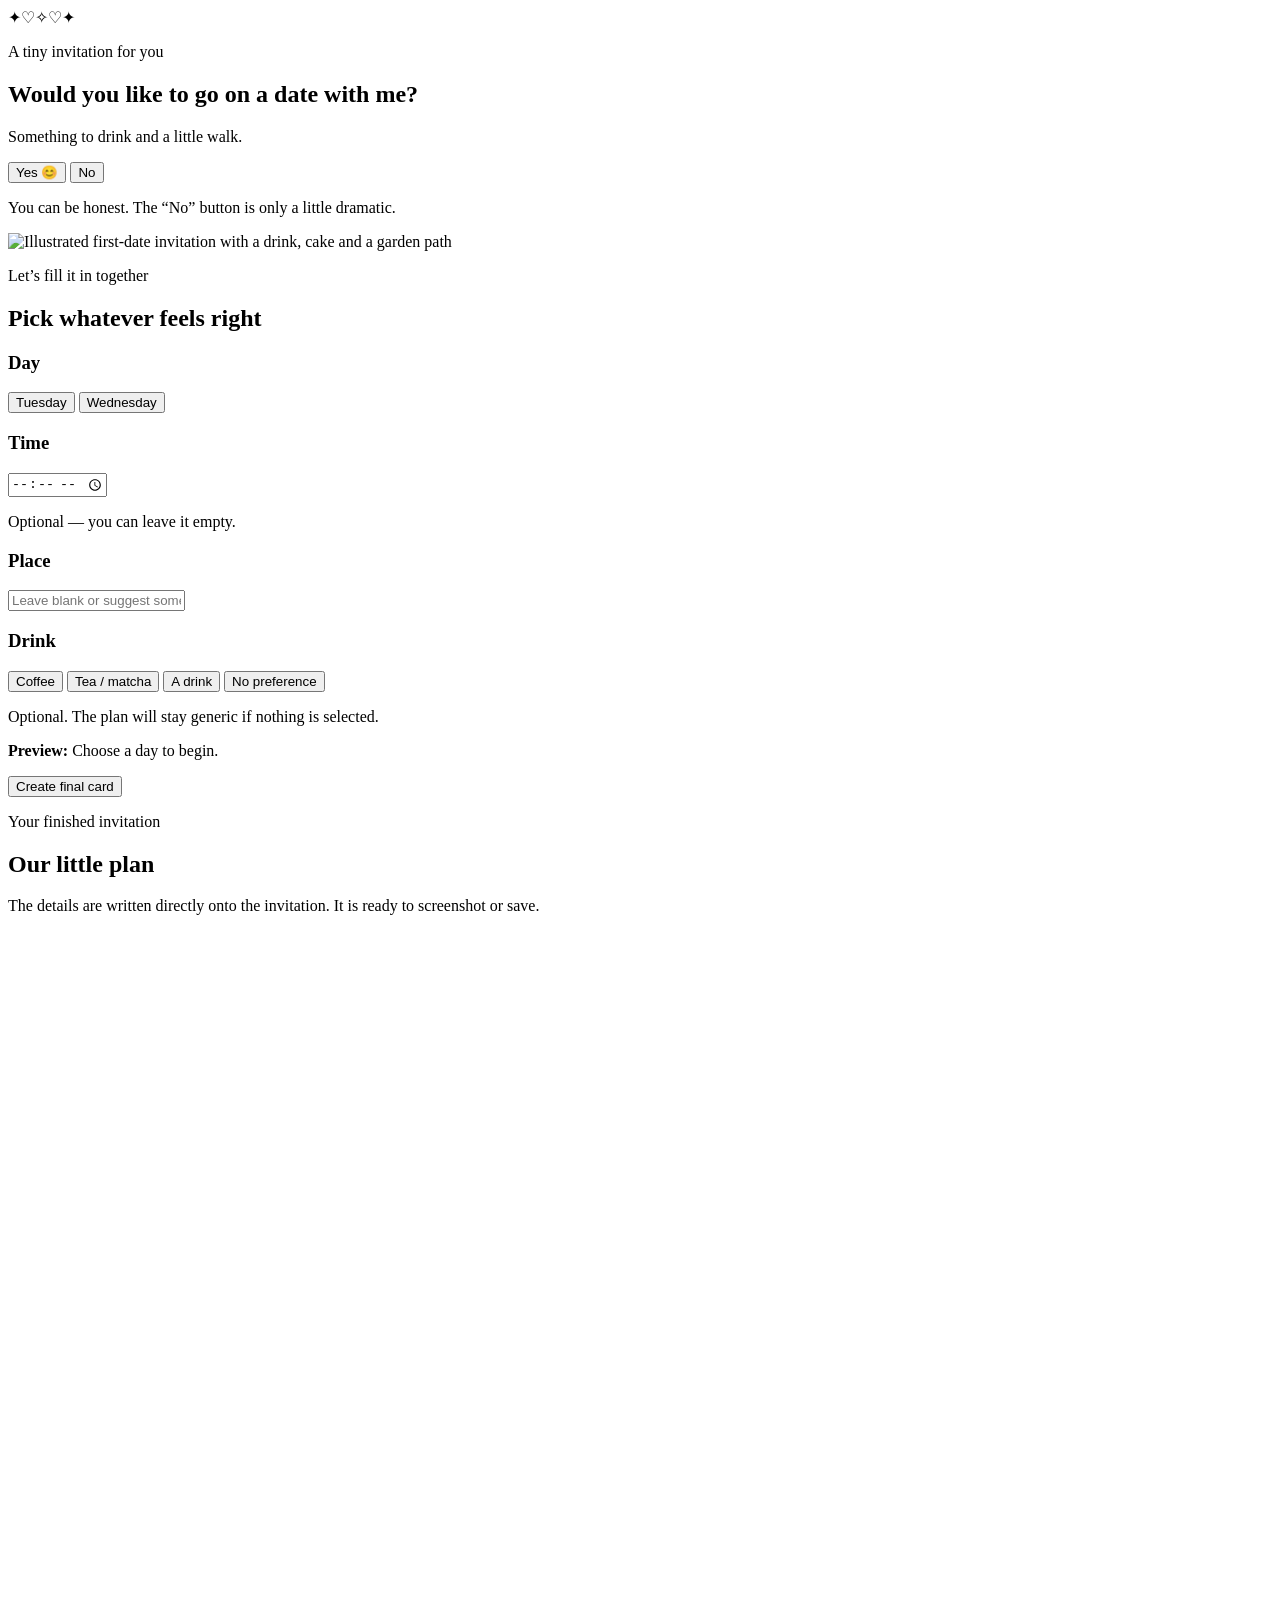
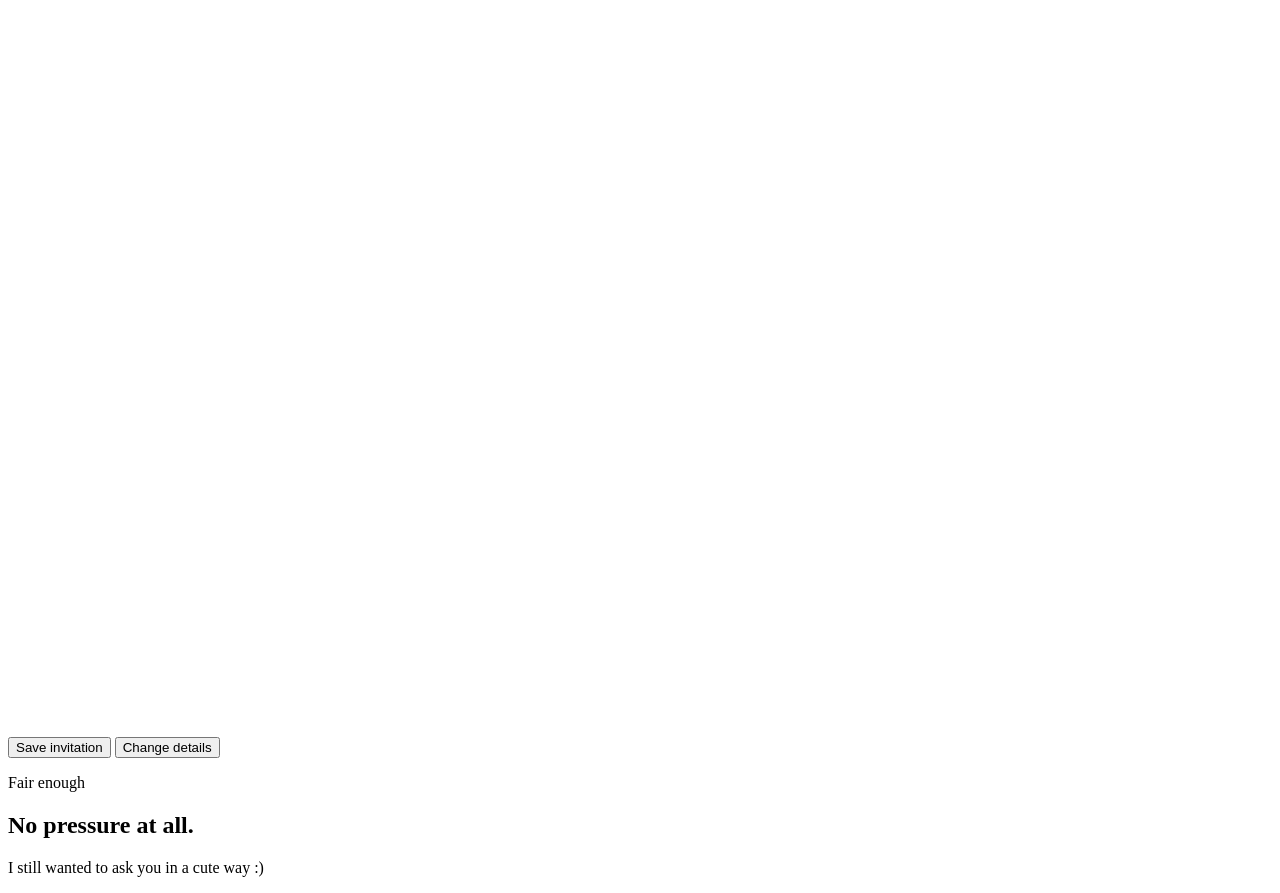
==== v3/index.html @ f1910d0b "v3 added, fix for final card generation applied" ====
<!doctype html>
<html lang="en">
<head>
  <meta charset="utf-8" />
  <meta name="viewport" content="width=device-width, initial-scale=1" />
  <meta name="theme-color" content="#f7f0e4" />
  <title>A tiny invitation</title>
  <link rel="preconnect" href="https://fonts.googleapis.com">
  <link rel="preconnect" href="https://fonts.gstatic.com" crossorigin>
  <link href="https://fonts.googleapis.com/css2?family=Patrick+Hand&family=Playfair+Display:wght@600&display=swap" rel="stylesheet">
  <link rel="stylesheet" href="style.css" />
</head>
<body>
  <main class="page-shell">
    <section class="hero card" id="hero">
      <div class="sparkles" aria-hidden="true">
        <span>✦</span><span>♡</span><span>✧</span><span>♡</span><span>✦</span>
      </div>
      <p class="eyebrow">A tiny invitation for you</p>
      <h1>Would you like to go on a date with me?</h1>
      <p class="subtitle">Something to drink and a little walk.</p>

      <div class="choice-zone" id="choiceZone">
        <button class="btn yes" id="yesBtn" type="button">Yes 😊</button>
        <button class="btn no" id="noBtn" type="button">No</button>
      </div>
      <p class="microcopy" id="microcopy">You can be honest. The “No” button is only a little dramatic.</p>
    </section>

    <section class="details card hidden" id="details" aria-live="polite">
      <div class="image-wrap">
        <img src="assets/invitation.png" alt="Illustrated first-date invitation with a drink, cake and a garden path" />
      </div>

      <div class="planner">
        <p class="eyebrow">Let’s fill it in together</p>
        <h2>Pick whatever feels right</h2>

        <div class="option-group" aria-labelledby="day-title">
          <h3 id="day-title">Day</h3>
          <div class="pill-row">
            <button class="pill" type="button" data-group="day" data-value="Tuesday">Tuesday</button>
            <button class="pill" type="button" data-group="day" data-value="Wednesday">Wednesday</button>
          </div>
        </div>

        <div class="option-group">
          <label for="timeInput"><h3>Time</h3></label>
          <div class="field-wrap"><input id="timeInput" type="time" /></div>
          <p class="helper">Optional — you can leave it empty.</p>
        </div>

        <div class="option-group">
          <label for="placeInput"><h3>Place</h3></label>
          <input class="text-field" id="placeInput" type="text" maxlength="42" placeholder="Leave blank or suggest somewhere" />
        </div>

        <div class="option-group" aria-labelledby="plan-title">
          <h3 id="plan-title">Drink</h3>
          <div class="pill-row">
            <button class="pill" type="button" data-group="drink" data-value="Coffee">Coffee</button>
            <button class="pill" type="button" data-group="drink" data-value="Tea or matcha">Tea / matcha</button>
            <button class="pill" type="button" data-group="drink" data-value="A drink">A drink</button>
            <button class="pill" type="button" data-group="drink" data-value="">No preference</button>
          </div>
          <p class="helper">Optional. The plan will stay generic if nothing is selected.</p>
        </div>

        <div class="summary-box">
          <p><strong>Preview:</strong> <span id="summaryText">Choose a day to begin.</span></p>
        </div>

        <div class="action-row">
          <button class="btn yes" id="createBtn" type="button">Create final card</button>
        </div>
        <p class="status" id="status"></p>
      </div>
    </section>

    <section class="final-card card hidden" id="finalCard">
      <p class="eyebrow">Your finished invitation</p>
      <h2>Our little plan</h2>
      <p class="final-intro">The details are written directly onto the invitation. It is ready to screenshot or save.</p>
      <canvas id="invitationCanvas" width="1122" height="1402" aria-label="Completed first-date invitation"></canvas>
      <div class="action-row final-actions">
        <button class="btn yes" id="downloadBtn" type="button">Save invitation</button>
        <button class="btn ghost" id="editBtn" type="button">Change details</button>
      </div>
    </section>

    <section class="ending card hidden" id="noEnding">
      <p class="eyebrow">Fair enough</p>
      <h2>No pressure at all.</h2>
      <p>I still wanted to ask you in a cute way :)</p>
    </section>
  </main>

  <script src="script.js"></script>
</body>
</html>
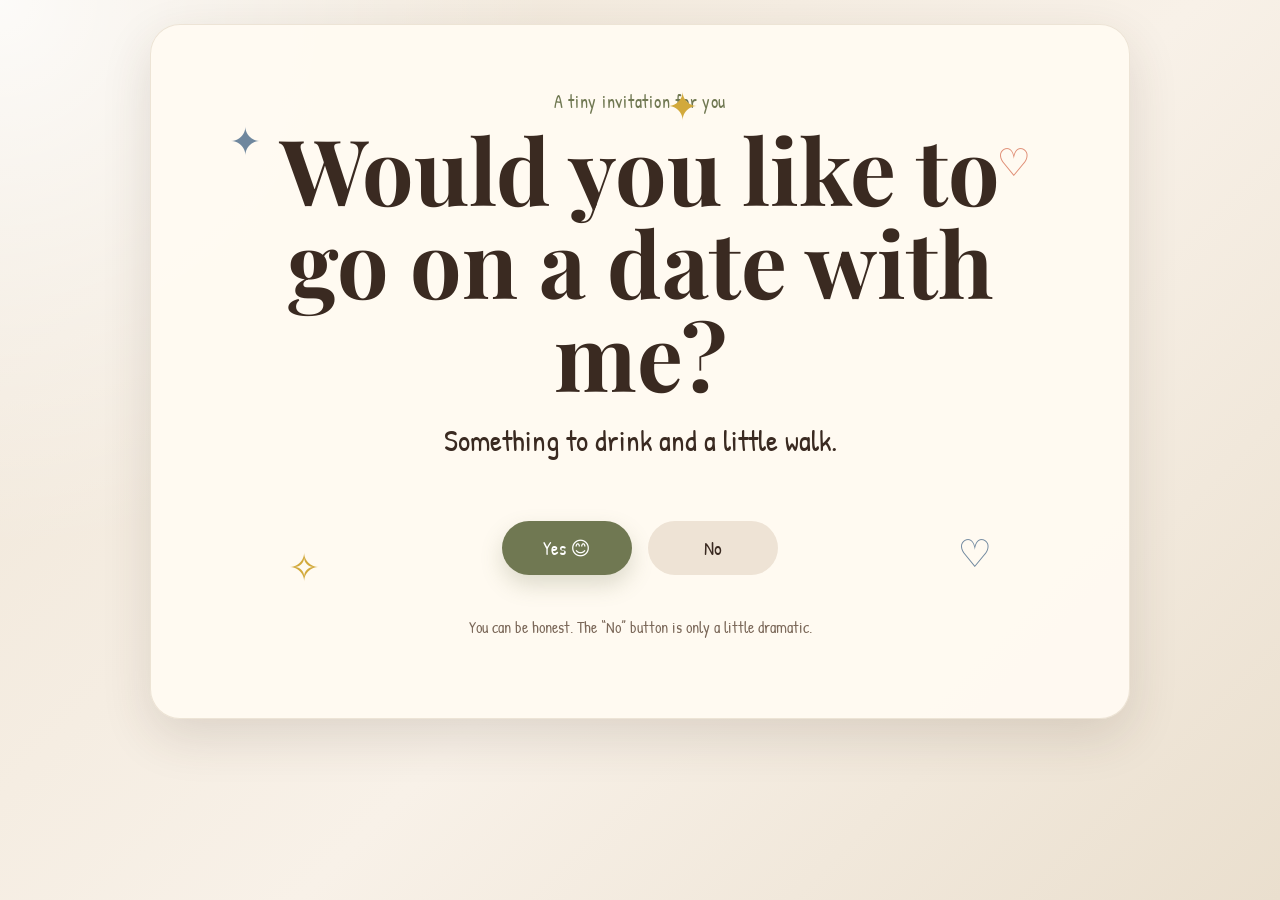
==== commit 144a3574: "Comment out final invitation details in index.html Comment out the final invitation details paragrap" ====
--- a/v3/index.html
+++ b/v3/index.html
@@ -80,7 +80,7 @@
     <section class="final-card card hidden" id="finalCard">
       <p class="eyebrow">Your finished invitation</p>
       <h2>Our little plan</h2>
-      <p class="final-intro">The details are written directly onto the invitation. It is ready to screenshot or save.</p>
+      <!-- <p class="final-intro">The details are written directly onto the invitation. It is ready to screenshot or save.</p> -->
       <canvas id="invitationCanvas" width="1122" height="1402" aria-label="Completed first-date invitation"></canvas>
       <div class="action-row final-actions">
         <button class="btn yes" id="downloadBtn" type="button">Save invitation</button>
--- a/v3/style.css
+++ b/v3/style.css
@@ -0,0 +1,175 @@
+:root {
+  --paper: #fffaf2;
+  --cream: #f7f0e4;
+  --ink: #3a2a21;
+  --sage: #a7ad82;
+  --sage-dark: #707852;
+  --peach: #df8c73;
+  --blue: #6f879e;
+  --line: #ddc8ab;
+  --shadow: 0 18px 50px rgba(73, 53, 34, 0.14);
+}
+
+* { box-sizing: border-box; }
+html { scroll-behavior: smooth; }
+body {
+  margin: 0;
+  min-height: 100vh;
+  color: var(--ink);
+  background:
+    radial-gradient(circle at top left, rgba(255,255,255,.85), transparent 35%),
+    linear-gradient(135deg, #efe5d6, #f8f1e8 55%, #eadfce);
+  font-family: "Patrick Hand", system-ui, sans-serif;
+}
+
+button, a { font: inherit; }
+button { border: 0; }
+
+.page-shell {
+  width: min(980px, calc(100% - 24px));
+  margin: 0 auto;
+  padding: 24px 0 56px;
+}
+
+.card {
+  position: relative;
+  overflow: hidden;
+  background: rgba(255, 250, 242, 0.96);
+  border: 1px solid rgba(157, 126, 91, 0.18);
+  border-radius: 30px;
+  box-shadow: var(--shadow);
+  padding: clamp(28px, 6vw, 64px);
+  margin-bottom: 24px;
+}
+
+.hero { text-align: center; min-height: 76vh; display: grid; place-content: center; }
+.eyebrow { color: var(--sage-dark); font-size: 1.15rem; margin: 0 0 8px; letter-spacing: .04em; }
+h1, h2 { font-family: "Playfair Display", Georgia, serif; margin: 0; }
+h1 { font-size: clamp(2.5rem, 8vw, 5.7rem); line-height: 1.02; max-width: 820px; }
+h2 { font-size: clamp(2rem, 5vw, 3.5rem); }
+.subtitle { font-size: clamp(1.3rem, 3vw, 1.9rem); margin: 18px 0 26px; }
+
+.sparkles span {
+  position: absolute;
+  font-size: clamp(1.5rem, 3vw, 2.4rem);
+  animation: float 4s ease-in-out infinite;
+}
+.sparkles span:nth-child(1){ left: 8%; top: 13%; color: var(--blue); }
+.sparkles span:nth-child(2){ right: 10%; top: 16%; color: var(--peach); animation-delay: .7s; }
+.sparkles span:nth-child(3){ left: 14%; bottom: 18%; color: #d2a93b; animation-delay: 1.2s; }
+.sparkles span:nth-child(4){ right: 14%; bottom: 20%; color: var(--blue); animation-delay: 1.7s; }
+.sparkles span:nth-child(5){ right: 44%; top: 8%; color: #d2a93b; animation-delay: .3s; }
+@keyframes float { 0%,100%{ transform: translateY(0) rotate(0); } 50%{ transform: translateY(-10px) rotate(8deg); } }
+
+.choice-zone {
+  position: relative;
+  min-height: 104px;
+  display: flex;
+  align-items: center;
+  justify-content: center;
+  gap: 16px;
+  margin-top: 10px;
+}
+
+.btn {
+  display: inline-flex;
+  align-items: center;
+  justify-content: center;
+  min-width: 130px;
+  padding: 14px 22px;
+  border-radius: 999px;
+  text-decoration: none;
+  cursor: pointer;
+  transition: transform .18s ease, box-shadow .18s ease, opacity .18s ease;
+  font-size: 1.2rem;
+}
+.btn:hover { transform: translateY(-2px); }
+.btn.yes { background: var(--sage-dark); color: white; box-shadow: 0 10px 22px rgba(112,120,82,.24); }
+.btn.no { background: #eee3d5; color: var(--ink); }
+.btn.ghost { background: transparent; color: var(--sage-dark); border: 2px solid var(--sage-dark); }
+.btn.disabled { opacity: .45; pointer-events: none; }
+.microcopy, .status { color: #7b6859; font-size: 1rem; }
+
+.hidden { display: none; }
+.details { padding: clamp(18px, 4vw, 42px); }
+.image-wrap img { width: 100%; display: block; border-radius: 22px; box-shadow: 0 12px 30px rgba(75,57,39,.16); }
+.planner { padding: clamp(22px, 4vw, 44px) 4px 4px; }
+.option-group { margin-top: 28px; }
+h3 { margin: 0 0 10px; font-size: 1.45rem; }
+.pill-row { display: flex; flex-wrap: wrap; gap: 10px; }
+.pill {
+  padding: 11px 16px;
+  border-radius: 999px;
+  background: #f0e6d8;
+  color: var(--ink);
+  cursor: pointer;
+  transition: .18s ease;
+}
+.pill.selected { background: var(--sage); color: #1d2416; transform: translateY(-2px); }
+.place-copy { font-size: 1.2rem; margin: 0; }
+.summary-box { margin-top: 26px; padding: 18px; border-radius: 18px; border: 2px dashed var(--line); background: #fffdf8; font-size: 1.2rem; }
+.action-row { display: flex; flex-wrap: wrap; gap: 12px; margin-top: 18px; }
+.ending { text-align: center; }
+
+@media (min-width: 780px) {
+  .details { display: grid; grid-template-columns: minmax(0, 1.05fr) minmax(320px, .95fr); gap: 34px; align-items: start; }
+  .details.hidden { display: none; }
+  .planner { padding-top: 14px; }
+}
+
+@media (max-width: 520px) {
+  .card { border-radius: 24px; }
+  .choice-zone { min-height: 150px; }
+  .btn { min-width: 118px; }
+  .action-row .btn { width: 100%; }
+}
+
+.field-wrap {
+  width: 100%;
+  border: 2px solid var(--line);
+  border-radius: 16px;
+  background: #fffdf8;
+  padding: 12px 14px;
+}
+
+.field-wrap input {
+  display: block;
+  width: 100%;
+  min-width: 0;
+  border: 0;
+  padding: 0;
+  background: transparent;
+  color: var(--ink);
+  font: inherit;
+  font-size: 1.2rem;
+  outline: none;
+}
+
+.text-field {
+  width: 100%;
+  border: 2px solid var(--line);
+  border-radius: 16px;
+  background: #fffdf8;
+  color: var(--ink);
+  padding: 13px 14px;
+  font: inherit;
+  font-size: 1.15rem;
+}
+
+.helper {
+  margin: 8px 0 0;
+  color: #7b6859;
+  font-size: .98rem;
+}
+
+.final-card { text-align: center; }
+.final-intro { margin: 10px auto 22px; max-width: 620px; color: #7b6859; font-size: 1.1rem; }
+#invitationCanvas {
+  display: block;
+  width: min(100%, 720px);
+  height: auto;
+  margin: 24px auto 0;
+  border-radius: 22px;
+  box-shadow: 0 12px 30px rgba(75,57,39,.16);
+}
+.final-actions { justify-content: center; }
